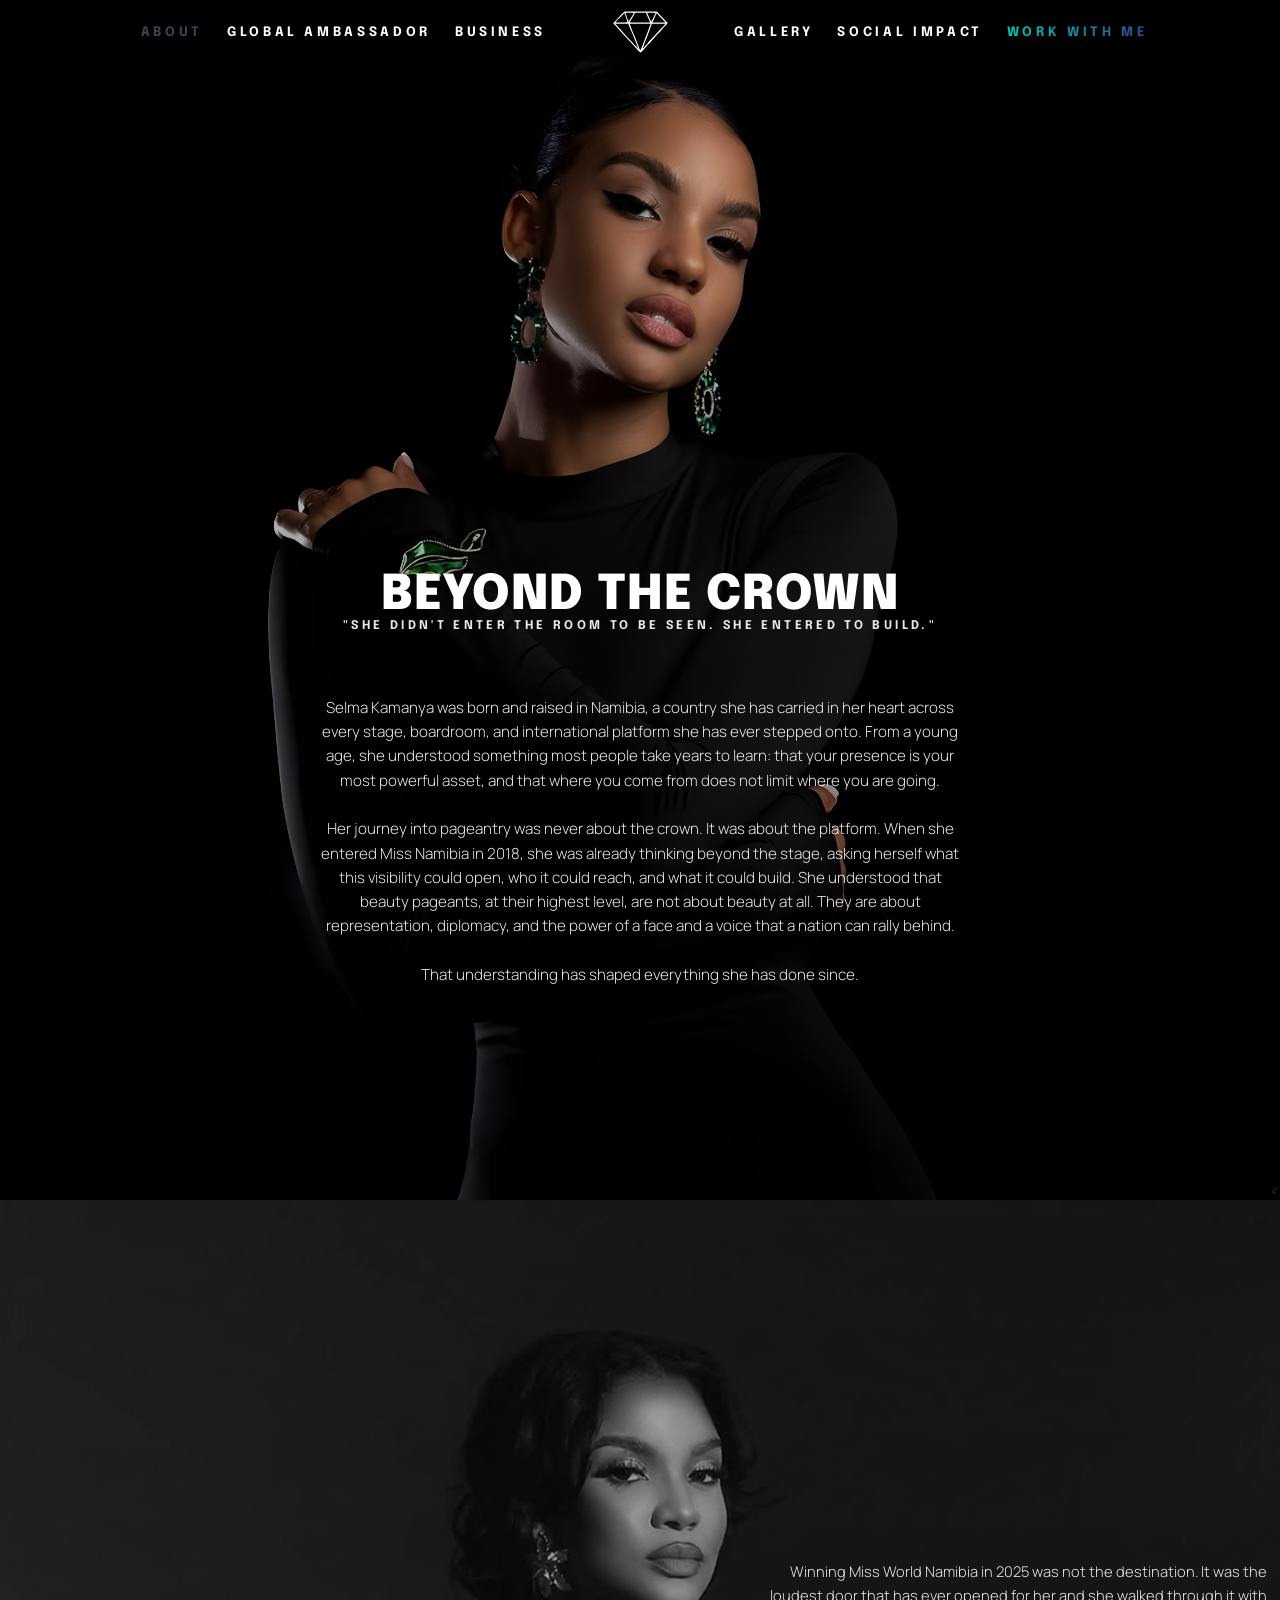
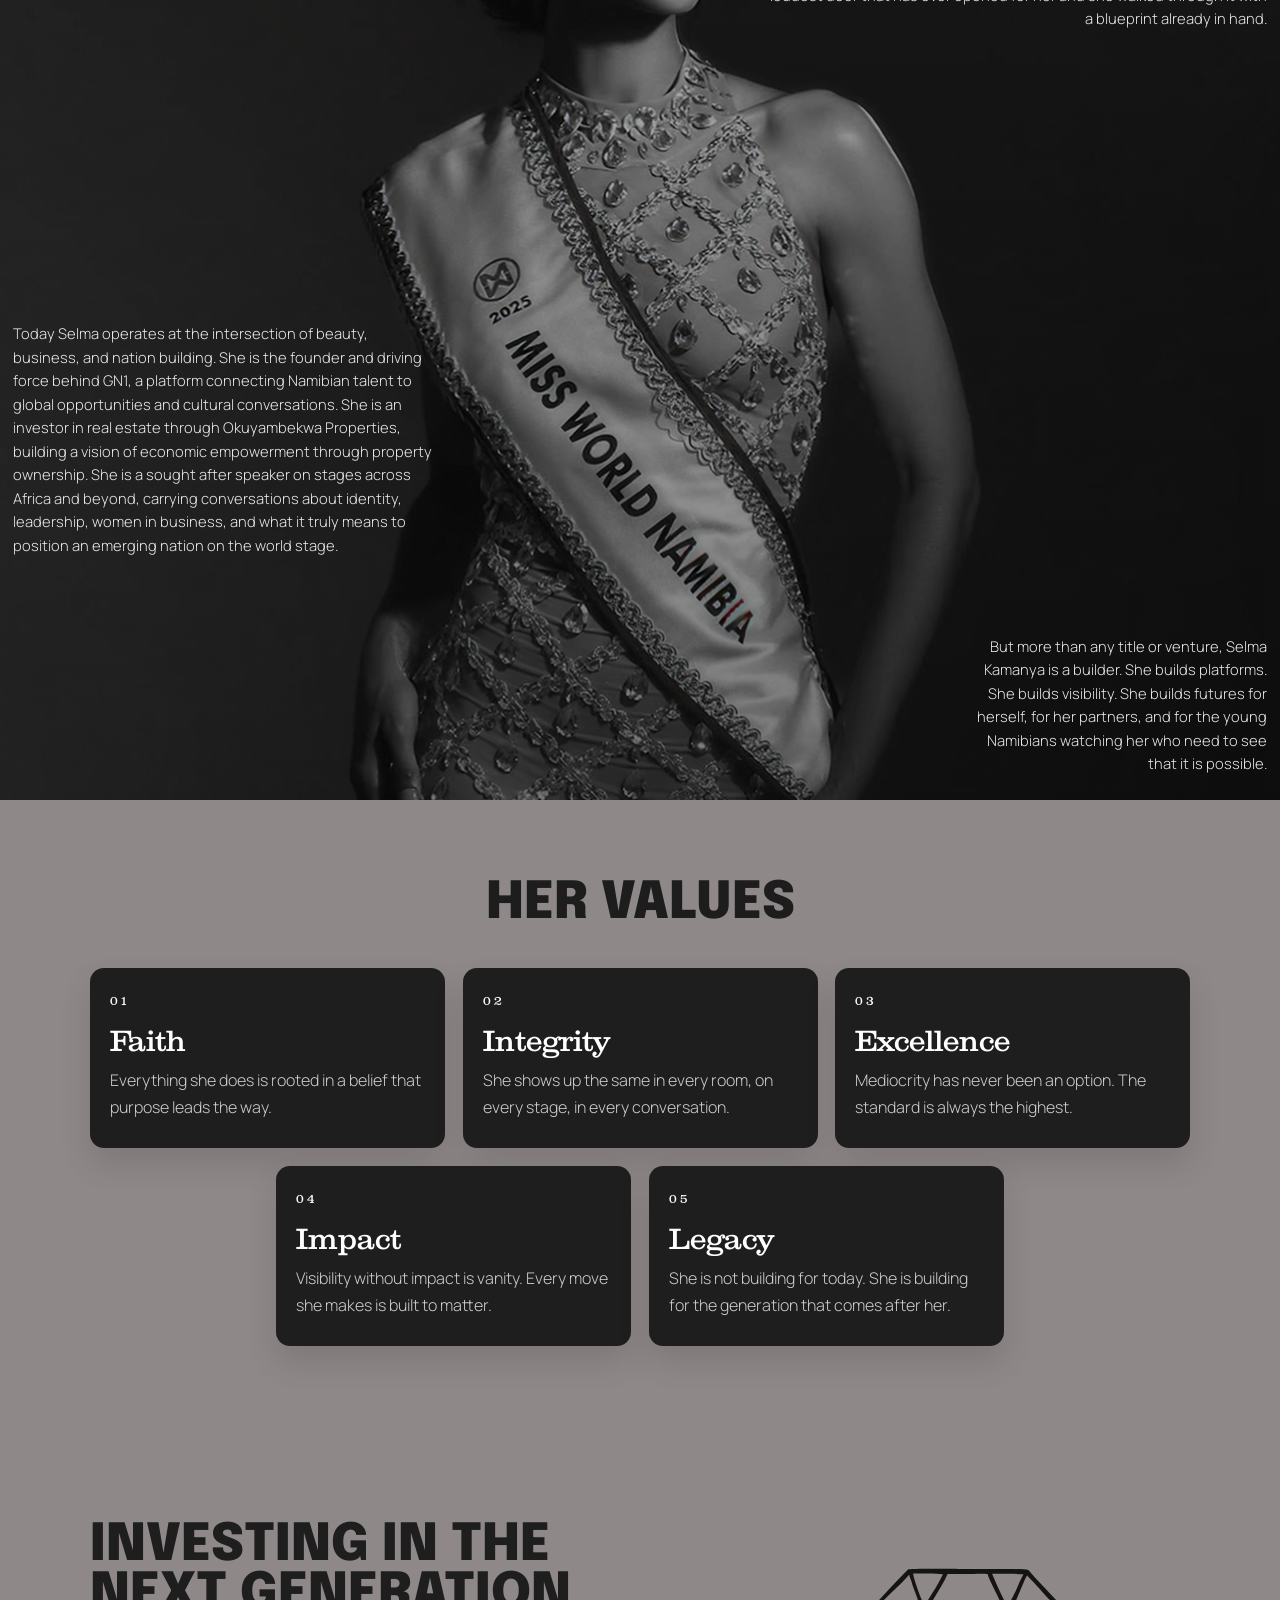
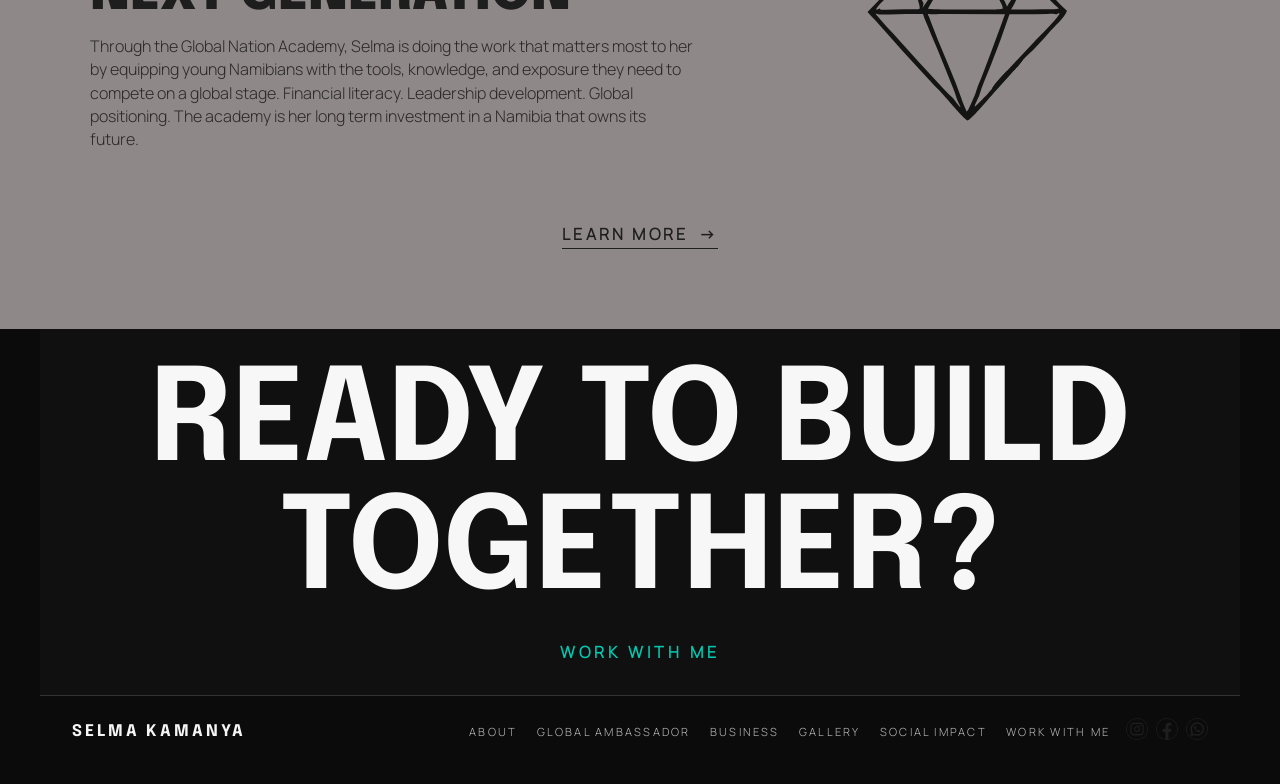
==== pages/about.html @ cffab4eb "first commit" ====
<!doctype html>
<html lang="en">
  <head>
    <meta charset="UTF-8" />
    <meta name="viewport" content="width=device-width, initial-scale=1.0" />
    <meta name="description" content="About Selma Kamanya" />
    <title>About | Selma Kamanya</title>
    <link rel="icon" href="../assets/icons/favicon.ico" sizes="any" />
    <link rel="stylesheet" href="../styles/main.css" />
    <link rel="stylesheet" href="../styles/about.css" />
  </head>
  <body class="about-page">
    <main class="about-page-shell">
      <header class="hero-header about-header">
        <nav class="hero-nav hero-nav-left" aria-label="Primary">
          <a href="about.html" aria-current="page">About</a>
          <a href="global-ambassador.html">Global Ambassador</a>
          <a href="business.html">Business</a>
        </nav>

        <a class="hero-logo" href="../index.html" aria-label="Selma Kamanya home">
          <img src="../assets/icons/Logo.svg" alt="Selma logo" />
        </a>

        <nav class="hero-nav hero-nav-right" aria-label="Secondary">
          <a href="gallery.html">Gallery</a>
          <a href="social-impact.html">Social Impact</a>
          <a class="work-link" href="work-with-me.html">Work With Me</a>
        </nav>
      </header>

      <div class="about-images">
        <section class="about-image-hero">
          <div class="about-image-hero__overlay"></div>
          <div class="about-image-hero__content">
            <h1 class="about-image-hero__title">Beyond the Crown</h1>
            <p class="about-image-hero__subtitle">"She didn't enter the room to be seen. She entered to build."</p>
            <p class="about-image-hero__description">
              Selma Kamanya was born and raised in Namibia, a country she has carried in her
              heart across every stage, boardroom, and international platform she has ever stepped
              onto. From a young age, she understood something most people take years to learn:
              that your presence is your most powerful asset, and that where you come from does not
              limit where you are going.
              <br /><br />
              Her journey into pageantry was never about the crown. It was about the platform. When
              she entered Miss Namibia in 2018, she was already thinking beyond the stage, asking
              herself what this visibility could open, who it could reach, and what it could build. She
              understood that beauty pageants, at their highest level, are not about beauty at all.
              They are about representation, diplomacy, and the power of a face and a voice that a
              nation can rally behind.
              <br /><br />
              That understanding has shaped everything she has done since.
            </p>
          </div>
        </section>
        <section class="about-image-two">
          <div class="about-image-two__overlay"></div>
          
          <!-- Text 1: Right aligned -->
          <div class="about-image-two__text-right">
            Winning Miss World Namibia in 2025 was not the destination. It was the 
            loudest door that has ever opened for her and she walked through it with 
            a blueprint already in hand.
          </div>
          
          <!-- Text 2: Left center, start aligned -->
          <div class="about-image-two__text-left">
            Today Selma operates at the intersection of beauty, 
            business, and nation building. She is the founder 
            and driving force behind GN1, a platform 
            connecting Namibian talent to global 
            opportunities and cultural conversations. She 
            is an investor in real estate through 
            Okuyambekwa Properties, building a vision of 
            economic empowerment through property 
            ownership. She is a sought after speaker on stages 
            across Africa and beyond, carrying conversations 
            about identity, leadership, women in business, and 
            what it truly means to position an emerging nation on 
            the world stage.
          </div>
          
          <!-- Text 3: Right down, aligned at end -->
          <div class="about-image-two__text-right-down">
            But more than any title or venture, Selma 
            Kamanya is a builder. She builds platforms. She 
            builds visibility. She builds futures for herself, for 
            her partners, and for the young Namibians watching 
            her who need to see that it is possible.
          </div>
        </section>
      </div>

      <section class="values-section" aria-labelledby="values-heading">
        <div class="section-heading">
          <h2 id="values-heading">Her Values</h2>
        </div>

        <div class="values-grid">
          <article class="value-card">
            <span>01</span>
            <h3>Faith</h3>
            <p>Everything she does is rooted in a belief that purpose leads the way.</p>
          </article>

          <article class="value-card">
            <span>02</span>
            <h3>Integrity</h3>
            <p>She shows up the same in every room, on every stage, in every conversation.</p>
          </article>

          <article class="value-card">
            <span>03</span>
            <h3>Excellence</h3>
            <p>Mediocrity has never been an option. The standard is always the highest.</p>
          </article>

          <article class="value-card">
            <span>04</span>
            <h3>Impact</h3>
            <p>Visibility without impact is vanity. Every move she makes is built to matter.</p>
          </article>

          <article class="value-card">
            <span>05</span>
            <h3>Legacy</h3>
            <p>She is not building for today. She is building for the generation that comes after her.</p>
          </article>
        </div>
      </section>

      <section class="investing-section" aria-labelledby="investing-heading">
        <div class="investing-section__inner">
          <div class="investing-copy">
            <h2 id="investing-heading">Investing in the Next Generation</h2>
            <p>
              Through the Global Nation Academy, Selma is doing the work that matters most to her
              by equipping young Namibians with the tools, knowledge, and exposure they need to
              compete on a global stage. Financial literacy. Leadership development. Global
              positioning. The academy is her long term investment in a Namibia that owns its future.
            </p>
          </div>

          <div class="investing-mark" aria-hidden="true">
            <img src="../assets/icons/Logo.svg" alt="" />
          </div>

          <a class="about-link" href="#contact">Learn More</a>
        </div>
      </section>

      <section class="contact-banner" id="contact">
        <p>READY TO BUILD TOGETHER?</p>
        <a class="work-button" href="mailto:hello@selmakamanya.com">Work With Me</a>
      </section>

      <footer class="about-footer">
        <div class="about-footer__brand">Selma Kamanya</div>

        <nav class="about-footer__links" aria-label="Footer links">
          <a href="about.html">About</a>
          <a href="global-ambassador.html">Global Ambassador</a>
          <a href="business.html">Business</a>
          <a href="gallery.html">Gallery</a>
          <a href="social-impact.html">Social Impact</a>
          <a href="work-with-me.html">Work With Me</a>
        </nav>

        <div class="about-footer__socials" aria-label="Social links">
          <a href="#" aria-label="Instagram"><img src="../assets/images/instagram.png" alt="" /></a>
          <a href="#" aria-label="Facebook"><img src="../assets/images/facebook.png" alt="" /></a>
          <a href="#" aria-label="WhatsApp"><img src="../assets/images/whatsapp.png" alt="" /></a>
        </div>
      </footer>
    </main>

    <script src="../scripts/main.js"></script>
  </body>
</html>
---- styles/main.css ----
@import url("theme.css");

@font-face {
  font-family: "Epilogue";
  src: url("../assets/fonts/EpilogueBold.ttf") format("truetype");
  font-style: normal;
  font-weight: 700;
  font-display: swap;
}

@font-face {
  font-family: "Epilogue";
  src: url("../assets/fonts/EpilogueBlack.ttf") format("truetype");
  font-style: normal;
  font-weight: 900;
  font-display: swap;
}

@font-face {
  font-family: "Manrope";
  src: url("../assets/fonts/ManropeLight.ttf") format("truetype");
  font-style: normal;
  font-weight: 300;
  font-display: swap;
}

@font-face {
  font-family: "Clarendon";
  src: url("../assets/fonts/Clarendon.otf") format("opentype");
  font-style: normal;
  font-weight: 400;
  font-display: swap;
}

* {
  box-sizing: border-box;
}

html,
body {
  min-height: 100%;
}

body {
  margin: 0;
  font-family: "Manrope", "Segoe UI", Tahoma, Geneva, Verdana, sans-serif;
  color: var(--text);
  background: linear-gradient(180deg, var(--bg) 0%, var(--bg-soft) 100%);
}

/* Smooth transition when navigating between internal pages */
body.page-is-leaving {
  opacity: 0;
  transform: translateY(10px);
  transition:
    opacity 220ms ease,
    transform 220ms ease;
}

@media (prefers-reduced-motion: reduce) {
  body.page-is-leaving {
    opacity: 1;
    transform: none;
    transition: none;
  }
}

.home-page {
  overflow-x: hidden;
  overflow-y: auto;
}

body.home-page .hero {
  opacity: 1;
  transition: opacity 560ms ease;
}

body.home-page.home-loading .hero {
  opacity: 0;
}

body.home-page .home-intro {
  position: fixed;
  inset: 0;
  z-index: 9999;
  background: #ffffff;
  opacity: 1;
  transition: opacity 640ms ease;
}

body.home-page .home-intro__logo-wrap {
  position: absolute;
  left: 50%;
  top: 50%;
  transform: translate(-50%, -50%) translate(0, 0) scale(1);
  transform-origin: center;
  transition: transform 900ms cubic-bezier(0.2, 0.8, 0.2, 1);
  will-change: transform;
}

body.home-page .home-intro__logo {
  width: 84px;
  height: 84px;
  display: block;
  filter: brightness(0) saturate(100%);
}

body.home-page .home-intro.is-animating {
  opacity: 0;
}

body.home-page .home-intro.is-animating .home-intro__logo-wrap {
  transform: translate(-50%, -50%) translate(var(--intro-dx, 0px), var(--intro-dy, 0px)) scale(var(--intro-scale, 1));
}

@media (prefers-reduced-motion: reduce) {
  body.home-page .hero,
  body.home-page .home-intro,
  body.home-page .home-intro__logo-wrap {
    transition: none;
  }
}

body.home-page .home-horizontal {
  position: relative;
  height: 100svh;
  background: #000;
}

body.home-page .home-horizontal__sticky {
  position: relative;
  height: 100svh;
  overflow-x: auto;
  overflow-y: hidden;
  scroll-snap-type: none;
  scroll-behavior: auto;
}

body.home-page .home-horizontal__track {
  display: flex;
  width: max-content;
  height: 100%;
}

body.home-page .home-horizontal__item {
  margin: 0;
  flex: 0 0 auto;
  width: auto;
  height: 100svh;
}

body.home-page .home-horizontal__item:not(.hero-slide) {
  display: flex;
  align-items: center;
}

body.home-page .home-horizontal__item:not(.hero-slide) img {
  display: block;
  height: 100svh;
  width: auto;
  max-width: none;
  object-fit: contain;
  object-position: top center;
}

body.home-page .hero-slide {
  flex: 0 0 100vw;
  width: 100vw;
}

.hero {
  position: relative;
  height: 100svh;
  isolation: isolate;
  background: #000;
}

.hero.home-horizontal {
  min-height: auto;
}

.hero-slide {
  position: relative;
}

.hero-slide .hero-image,
.hero-slide .hero-overlay {
  position: relative;
  width: 100%;
  height: 100%;
  object-fit: cover;
  object-position: top center;
}

.hero-image,
.hero-overlay {
  position: absolute;
  inset: 0;
}

.hero-image {
  width: 100%;
  height: 100%;
  object-fit: cover;
  object-position: center top;
}

.hero-overlay {
  background: linear-gradient(180deg, rgba(0, 0, 0, 0.20) 0%, rgba(0, 0, 0, 0.05) 100%);
  pointer-events: none;
}

.hero-header,
.hero-footer,
.social-rail,
.name-rail {
  position: absolute;
  z-index: 2;
}

.hero-header {
  top: 0; /* Adjust this value to move the whole navbar block up or down */
  left: 0;
  right: 0;
  display: grid;
  grid-template-columns: 1fr auto 1fr;
  align-items: center;
  column-gap: 4rem; /* Change this value to adjust distance between logo and nav options */
  padding: 0.15rem 3.25rem 0 3.25rem;
}

.hero-nav {
  display: flex;
  align-items: center;
  gap: 1.5rem;
  text-transform: uppercase;
  letter-spacing: 0.28em;
  color: #fff;
  font-family: "Epilogue", "Arial Narrow", Arial, sans-serif;
  font-size: 13px;
  mix-blend-mode: difference;
}

.hero-nav-left {
  justify-content: flex-end;
}

.hero-nav-right {
  justify-content: flex-start;
}

.hero-nav a {
  color: currentColor !important;
  -webkit-text-fill-color: currentColor;
  text-decoration: none;
  transition: opacity 140ms ease;
}

.hero-nav a:hover {
  opacity: 0.62;
}

.hero-logo {
  display: inline-flex;
  align-items: center;
  justify-content: center;
  justify-self: center;
}

.hero-logo img {
  width: 60px;
  height: 60px;
  opacity: 1;
  filter: brightness(0) invert(1);
}

.work-link {
  color: currentColor !important;
}

/* Keep the work link adaptive with the rest of the nav */
.hero-nav a.work-link {
  color: currentColor !important;
  -webkit-text-fill-color: currentColor !important;
}

.social-rail {
  display: flex;
  align-items: center;
  gap: 0.62rem;
}

.social-rail-left {
  left: 1rem;
  top: 50%;
  transform: translateY(-50%);
  flex-direction: column;
}

.social-rail a {
  width: 20px;
  height: 20px;
  display: inline-flex;
  align-items: center;
  justify-content: center;
  transition: transform 140ms ease;
}

.social-rail a:hover {
  transform: translateY(-1px);
}

.social-rail img {
  width: 20px;
  height: 20px;
  object-fit: contain;
}

.name-rail {
  right: 0.7rem;
  top: 50%;
  transform: translateY(-50%);
  margin: 0;
  writing-mode: vertical-rl;
  text-orientation: mixed;
  font-family: "Epilogue", "Arial Narrow", Arial, sans-serif;
  text-transform: uppercase;
  letter-spacing: 0.28em;
  font-size: 10px;
  color: rgba(22, 26, 33, 0.93);
}

.hero-footer {
  left: 0;
  right: 0;
  bottom: 0;
  display: flex;
  align-items: center;
  justify-content: space-between;
  padding: 1rem 1.35rem;
  text-transform: uppercase;
  letter-spacing: 0.28em;
  font-family: "Epilogue", "Arial Narrow", Arial, sans-serif;
  font-size: 0.65rem;
}

.legal-links {
  display: flex;
  gap: 2.2rem;
}

.legal-links a,
.hero-footer small {
  color: rgba(18, 25, 37, 0.95);
  text-decoration: none;
}

.hero-nav a[aria-current="page"] {
  color: var(--nav-active-color) !important;
  -webkit-text-fill-color: var(--nav-active-color) !important;
}

/* Blur the Work With Me nav item when it is the active page */
.hero-nav a.work-link[aria-current="page"] {
  filter: blur(3px);
  -webkit-filter: blur(3px);
  opacity: 0.95;
}

@media (max-width: 1024px) {
  .hero-header {
    top: 0; /* Tablet: move navbar to the top edge */
    padding: 0.1rem 1.2rem 0 1.2rem;
  }

  .hero-nav {
    gap: 0.9rem;
    letter-spacing: 0.4em;
    font-size: 13px;
  }

  .name-rail {
    display: none;
  }
}

@media (max-width: 600px) {
  .hero {
    min-height: 100dvh;
  }

  .hero-header {
    display: flex;
    flex-wrap: wrap;
    justify-content: center;
    row-gap: 0.65rem;
    padding: 1rem 1rem;
  }

  .hero-logo {
    order: -1;
    width: 100%;
  }

  .hero-nav {
    width: 100%;
    justify-content: center;
    flex-wrap: wrap;
    line-height: 1.0;
  }

  .social-rail-left {
    left: 0.75rem;
    bottom: 3.45rem;
    top: auto;
    transform: none;
    flex-direction: row;
    gap: 0.5rem;
  }

  .hero-footer {
    padding: 0.7rem 0.75rem;
    letter-spacing: 0.16em;
    font-size: 0.54rem;
  }

  .legal-links {
    gap: 1rem;
  }
}

/* Minimal layout for simplified About page images */
.about-images {
  width: 100%;
  margin: 0;
  padding: 0;
}
.about-images img {
  display: block;
  width: 100%;
  height: auto;
  max-width: 100%;
}

/* remove extra gaps on the simplified about page */
body.about-page .about-page-shell {
  padding: 0;
}

/* Text overlay on first About image */
.about-image-hero {
  position: relative;
  width: 100%;
  height: 1200px;
  min-height: 1200px;
  background: url("../assets/images/AboutBackgroundImage1.png") center top / cover no-repeat;
  display: grid;
  place-items: center;
  overflow: hidden;
}

.about-image-hero__overlay {
  position: absolute;
  inset: 0;
  background: linear-gradient(180deg, rgba(0, 0, 0, 0.2), rgba(0, 0, 0, 0.5));
  pointer-events: none;
}

.about-image-hero__content {
  position: relative;
  z-index: 1;
  text-align: center;
  width: max-content;
  max-width: calc(100% - 2rem);
  padding: 0;
  color: #ffffff;
  transform: translateY(var(--about-title-offset, 8vh));
}

.about-image-hero__title {
  margin: 0;
  font-family: "Epilogue", "Arial Narrow", Arial, sans-serif;
  font-size: 10px;
  font-weight: 900;
  font-synthesis: none;
  line-height: 1;
  letter-spacing: 0.02em;
  text-transform: uppercase;
  white-space: nowrap;
}

body.about-page .about-image-hero__title {
  font-size: 48px;
}

.about-image-hero__subtitle {
  margin: 0.12rem 0 0;
  font-family: "Epilogue", "Arial Narrow", Arial, sans-serif;
  font-size: clamp(10px, 1.1vw, 12px); /* Adjust this to change subtitle size */
  font-weight: 700;
  letter-spacing: 0.28em; /* Matches navbar letter spacing */
  text-transform: uppercase;
  line-height: -4;
  color: rgba(255, 255, 255, 0.9);
  white-space: nowrap;
}

/* Second image text overlays */
.about-image-two {
  position: relative;
  width: 100%;
  min-height: 1200px;
  background: url("../assets/images/AboutBackgroundImage2.png") center top / cover no-repeat;
  display: flex;
  align-items: stretch;
  overflow: hidden;
}

.about-image-two__overlay {
  position: absolute;
  inset: 0;
  background: linear-gradient(180deg, rgba(0, 0, 0, 0.2), rgba(0, 0, 0, 0.5));
  pointer-events: none;
}

/* Text 1: Right aligned at top-right */
.about-image-two__text-right {
  position: absolute;
  top: 30%; /* Adjust this value to move text up or down */
  right: 1%; /* Adjust this value to move text left or right */
  z-index: 1;
  max-width: 500px;
  text-align: right; /* Aligned to the end */
  font-family: "Manrope", "Segoe UI", Tahoma, Geneva, Verdana, sans-serif;
  font-size: clamp(0.92rem, 1vw, 1rem);
  line-height: 1.6;
  color: rgba(255, 255, 255, 0.9);
}

/* Text 2: Left aligned center-left */
.about-image-two__text-left {
  position: absolute;
  top: 70%; /* Adjust this value to move text up or down */
  left: 1%; /* Adjust this value to move text left or right */
  z-index: 1;
  max-width: 420px;
  text-align: left; /* Aligned to the start */
  font-family: "Manrope", "Segoe UI", Tahoma, Geneva, Verdana, sans-serif;
  font-size: clamp(0.92rem, 1vw, 1rem);
  line-height: 1.6;
  color: rgba(255, 255, 255, 0.9);
  transform: translateY(-50%); /* Center vertically */
}

/* Text 3: Right aligned at bottom-right */
.about-image-two__text-right-down {
  position: absolute;
  bottom: 2%; /* Adjust this value to move text up or down */
  right: 1%; /* Adjust this value to move text left or right */
  z-index: 1;
  max-width: 300px;
  text-align: right; /* Aligned to the end */
  font-family: "Manrope", "Segoe UI", Tahoma, Geneva, Verdana, sans-serif;
  font-size: clamp(0.92rem, 1vw, 1rem);
  line-height: 1.6;
  color: rgba(255, 255, 255, 0.9);
}

/* Adjust the vertical position of the title "Beyond the Crown" */
.about-image-hero__content {
  transform: translateY(var(--about-title-offset, 20vh)); /* Change "8vh" to move the title up or down */
}

/* Add styling for the paragraph under the title */
.about-image-hero__description {
  margin: 4rem auto 0; /* Add spacing below the title */
  max-width: 640px; /* Set the width to 640px */
  text-align: center; /* Center align the text */
  font-family: "Manrope", "Segoe UI", Tahoma, Geneva, Verdana, sans-serif;
  font-size: clamp(0.95rem, 1vw, 1rem); /* Adjust font size as needed */
  line-height: 1.6; /* Improve readability */
  color: rgba(255, 255, 255, 0.9); /* Slightly transparent white */
}

@media (max-width: 1024px) {
  .about-image-hero__content {
    max-width: min(92vw, 760px);
    transform: translateY(var(--about-title-offset-tablet, 14vh)); /* Adjust this value to move the title up or down on tablet */
  }

  .about-image-hero__title {
    font-size: clamp(2.5rem, 5vw, 3.5rem);
  }

  .about-image-hero__description {
    max-width: min(90vw, 640px);
    margin-top: 2.5rem;
    font-size: clamp(0.92rem, 1.6vw, 1rem);
  }

  .about-image-two__text-right,
  .about-image-two__text-left,
  .about-image-two__text-right-down {
    max-width: min(88vw, 540px);
    font-size: clamp(0.88rem, 1.5vw, 0.98rem);
  }

  .about-image-two__text-right {
    top: 24%;
    right: 4%;
  }

  .about-image-two__text-left {
    top: 58%;
    left: 4%;
  }

  .about-image-two__text-right-down {
    bottom: 4%;
    right: 4%;
  }
}

@media (max-width: 600px) {
  .about-image-hero {
    min-height: 900px;
    height: auto;
    padding: 0 1rem;
  }

  .about-image-hero__content {
    width: min(94vw, 640px);
    max-width: 94vw;
    transform: translateY(var(--about-title-offset-mobile, 10vh)); /* Adjust this value to move the title up or down on mobile */
  }

  .about-image-hero__title {
    white-space: normal;
    font-size: clamp(2rem, 11vw, 2.9rem);
  }

  .about-image-hero__subtitle {
    white-space: normal;
    letter-spacing: 0.18em;
    line-height: 1.25;
  }

  .about-image-hero__description {
    max-width: 100%;
    margin-top: 1.5rem;
    font-size: 0.9rem;
    line-height: 1.55;
  }

  .about-image-two {
    min-height: 980px;
  }

  .about-image-two__text-right,
  .about-image-two__text-left,
  .about-image-two__text-right-down {
    max-width: calc(100% - 2rem);
    font-size: 0.88rem;
    line-height: 1.55;
  }

  .about-image-two__text-right {
    top: 14%;
    left: 1rem;
    right: 1rem;
    text-align: right;
  }

  .about-image-two__text-left {
    top: 50%;
    left: 1rem;
    right: 1rem;
    transform: translateY(-50%);
  }

  .about-image-two__text-right-down {
    right: 1rem;
    left: 1rem;
    bottom: 6%;
    max-width: 100%;
  }
}
---- styles/about.css ----
/* About Page Styles */

body.about-page {
  background: #0b0b0b;
  color: #f5f5f5;
}

body.about-page .about-page-shell {
  background: #0b0b0b;
  padding: 0;
}

body.about-page .hero-header {
  z-index: 10;
}

body.about-page {
  /* switch nav colors when on dark about page */
  --nav-color: var(--nav-color-on-dark);
  --nav-active-color: var(--nav-active-on-dark);
}

/* On the about page: make all nav links (except the work link) white,
   and keep the active link using the dark active color. */
body.about-page .hero-nav a:not(.work-link) {
  color: #ffffff !important;
  -webkit-text-fill-color: #ffffff !important;
}

/* Active link must come AFTER and override the white rule */
body.about-page .hero-nav a[aria-current="page"] {
  color: var(--nav-active-color) !important;
  -webkit-text-fill-color: var(--nav-active-color) !important;
}

/* Add spacing between title groups in hero content */
.about-image-hero__content h1:not(:first-of-type) {
  margin-top: 4rem;
}

body.about-page .hero-logo img {
  filter: brightness(0) invert(1) saturate(0);
}

body.about-page .work-link {
  background: linear-gradient(90deg, var(--accent) 0%, var(--accent2) 100%);
  -webkit-background-clip: text;
  -webkit-text-fill-color: transparent;
  background-clip: text;
  color: transparent !important;
  display: inline-block;
}

body.about-page .about-hero {
  margin-top: 200px;
  position: relative;
  min-height: 100svh;
  background:
    linear-gradient(180deg, rgba(0, 0, 0, 0.2), rgba(0, 0, 0, 0.8)),
    url("../assets/images/AboutBackgroundImage1.png") center top / cover no-repeat;
  display: grid;
  place-items: end center;
  padding: 4rem 1.5rem 4rem;
  overflow: hidden;
}

body.about-page .about-hero__overlay {
  position: absolute;
  inset: 0;
  background: radial-gradient(circle at center 30%, rgba(255, 255, 255, 0.05), transparent 58%);
}

body.about-page .about-hero__content {
  position: relative;
  z-index: 1;
  max-width: 820px;
  text-align: center;
  padding: 0 1rem 0.5rem;
}

body.about-page .eyebrow {
  margin: 0 0 0.75rem;
  text-transform: uppercase;
  letter-spacing: 0.35em;
  font-size: 0.7rem;
  color: #fff;
  font-family: "Epilogue", "Arial Narrow", Arial, sans-serif;
  font-weight: 800;
}

body.about-page .eyebrow--muted {
  color: rgba(255, 255, 255, 0.58);
}

body.about-page h1,
body.about-page h2,
body.about-page h3 {
  margin: 0;
  font-family: "Epilogue", "Arial Narrow", Arial, sans-serif;
  line-height: 0.94;
  font-weight: 800;
}

body.about-page h1 {
  font-size: clamp(3rem, 8vw, 6.4rem);
  text-transform: uppercase;
  letter-spacing: 0.02em;
}

body.about-page h2 {
  font-size: clamp(2rem, 4vw, 3.4rem);
  text-transform: uppercase;
  color: #f5f5f5;
}

body.about-page .about-hero__lede {
  max-width: 46rem;
  margin: 1.25rem auto 0;
  font-size: clamp(1rem, 1.55vw, 1.25rem);
  line-height: 1.7;
  color: rgba(255, 255, 255, 0.82);
  font-family: "Manrope", "Segoe UI", Tahoma, Geneva, Verdana, sans-serif;
  font-weight: 300;
}

body.about-page .about-hero__quote {
  margin: 0.6rem auto 0;
  max-width: 42rem;
  font-family: "Epilogue", "Arial Narrow", Arial, sans-serif;
  font-size: 0.74rem;
  font-weight: 800;
  letter-spacing: 0.32em;
  text-transform: uppercase;
  color: rgba(255, 255, 255, 0.88);
}

body.about-page .about-story,
body.about-page .investing-section,
body.about-page .contact-banner,
body.about-page .about-footer {
  width: min(1200px, calc(100% - 2rem));
  margin: 0 auto;
}

body.about-page .about-story {
  display: grid;
  grid-template-columns: 1.1fr 0.9fr;
  min-height: 760px;
  background: #111;
}

body.about-page .about-story--reverse {
  grid-template-columns: 0.9fr 1.1fr;
}

body.about-page .about-story__image {
  min-height: 760px;
  background-size: cover;
  background-position: center center;
}

body.about-page .about-story__image--primary {
  background-image:
    linear-gradient(180deg, rgba(0, 0, 0, 0.12), rgba(0, 0, 0, 0.25)),
    url("../assets/images/AboutBackgroundImage2.png");
}

body.about-page .about-story__image--secondary {
  background-image:
    linear-gradient(180deg, rgba(0, 0, 0, 0.12), rgba(0, 0, 0, 0.18)),
    url("../assets/images/AboutBackgroundImage1.png");
  filter: grayscale(1);
}

body.about-page .about-story__copy {
  display: grid;
  align-content: center;
  gap: 1rem;
  padding: clamp(2rem, 5vw, 4.5rem);
  background: #141414;
  color: #efefef;
}

body.about-page .about-story__copy--light {
  background: #1b1b1b;
}

body.about-page .about-story__copy p {
  margin: 0;
  max-width: 34rem;
  line-height: 1.8;
  color: rgba(255, 255, 255, 0.82);
  font-family: "Manrope", "Segoe UI", Tahoma, Geneva, Verdana, sans-serif;
  font-weight: 300;
}

body.about-page .values-section {
  background: #8f8888;
  padding: 5rem 1.25rem 6rem;
}

body.about-page .section-heading {
  width: min(1100px, calc(100% - 2rem));
  margin: 0 auto 2.5rem;
  text-align: center;
}

body.about-page .section-heading h2 {
  color: #1d1d1d;
}

body.about-page .values-grid {
  width: min(1100px, calc(100% - 2rem));
  margin: 0 auto;
  display: grid;
  grid-template-columns: repeat(6, minmax(0, 1fr));
  gap: 1.1rem;
}

body.about-page .values-grid .value-card:nth-child(1),
body.about-page .values-grid .value-card:nth-child(2),
body.about-page .values-grid .value-card:nth-child(3) {
  grid-column: span 2;
}

body.about-page .values-grid .value-card:nth-child(4) {
  grid-column: 2 / span 2;
}

body.about-page .values-grid .value-card:nth-child(5) {
  grid-column: 4 / span 2;
}

body.about-page .value-card {
  min-height: 180px;
  padding: 1.25rem;
  border-radius: 14px;
  background: #1e1e1e;
  color: #fff;
  box-shadow: 0 16px 32px rgba(0, 0, 0, 0.12);
}

body.about-page .value-card span {
  display: inline-block;
  margin-bottom: 1.25rem;
  font-family: "Clarendon", Georgia, serif;
  font-size: 0.72rem;
  letter-spacing: 0.3em;
  color: #ffffff;
}

body.about-page .value-card h3 {
  margin-bottom: 0.8rem;
  font-family: "Clarendon", Georgia, serif;
  font-size: clamp(1.4rem, 2.2vw, 2rem);
  font-weight: 400;
}

body.about-page .value-card p {
  margin: 0;
  font-family: "Manrope", "Segoe UI", Tahoma, Geneva, Verdana, sans-serif;
  font-weight: 300;
  line-height: 1.7;
  color: rgba(255, 255, 255, 0.78);
}

body.about-page .investing-section {
  display: grid;
  padding: 5rem 1.25rem;
  background: #8f8888;
  width: 100%;
  max-width: none;
  margin: 0;
}

body.about-page .investing-section__inner {
  width: min(1100px, calc(100% - 4rem));
  margin: 0 auto;
  display: grid;
  grid-template-columns: 1.15fr 0.85fr;
  align-items: center;
  gap: 3rem;
}

body.about-page .investing-copy {
  max-width: 45rem;
}

body.about-page .investing-copy h2 {
  margin: 0 0 1rem;
  font-family: "Epilogue", "Arial Narrow", Arial, sans-serif;
  font-size: clamp(2rem, 4vw, 3.2rem);
  line-height: 0.95;
  text-transform: uppercase;
  color: #1e1e1e;
  font-weight: 900;
}

body.about-page .investing-copy p {
  max-width: 40rem;
  line-height: 1.45;
  color: rgba(20, 20, 20, 0.82);
}

body.about-page .about-link {
  display: flex;
  align-items: center;
  justify-content: center;
  gap: 0.65rem;
  width: fit-content;
  grid-column: 1 / -1;
  justify-self: center;
  margin: 0.5rem auto 0;
  padding-bottom: 0.2rem;
  color: #1e1e1e;
  font-weight: 700;
  text-decoration: none;
  text-transform: uppercase;
  letter-spacing: 0.2em;
  border-bottom: 1px solid currentColor;
}

body.about-page .about-link::after {
  content: "→";
  font-size: 1em;
  line-height: 1;
}

body.about-page .investing-mark {
  display: flex;
  justify-content: center;
  align-items: center;
}

body.about-page .investing-mark img {
  width: min(220px, 26vw);
  height: auto;
  filter: brightness(0);
  opacity: 0.85;
}

body.about-page .contact-banner {
  display: grid;
  place-items: center;
  gap: 1.5rem;
  padding: 2rem 1.25rem;
  background: #101010;
  text-align: center;
}

body.about-page .contact-banner p {
  margin: 0;
  max-width: none;
  font-family: "Epilogue", "Arial Narrow", Arial, sans-serif;
  font-size: 128px;
  line-height: 1;
  text-transform: uppercase;
  color: #f7f7f7;
}

@media (max-width: 900px) {
  body.about-page .contact-banner p {
    font-size: clamp(28px, 8vw, 64px);
  }
}

body.about-page .work-button {
  color: var(--accent);
  text-decoration: none;
  text-transform: uppercase;
  letter-spacing: 0.25em;
  font-weight: 700;
}

body.about-page .about-footer {
  display: grid;
  grid-template-columns: 1fr auto auto;
  align-items: center;
  gap: 1rem;
  padding: 1.4rem 2rem 2.4rem;
  border-top: 1px solid rgba(255, 255, 255, 0.16);
  color: #f5f5f5;
}

body.about-page .about-footer__brand {
  font-family: "Epilogue", "Arial Narrow", Arial, sans-serif;
  text-transform: uppercase;
  letter-spacing: 0.18em;
  font-size: 1rem;
}

body.about-page .about-footer__links {
  display: flex;
  flex-wrap: wrap;
  gap: 1.2rem;
  justify-content: center;
}

body.about-page .about-footer__links a {
  color: rgba(255, 255, 255, 0.72);
  text-decoration: none;
  text-transform: uppercase;
  letter-spacing: 0.2em;
  font-size: 0.7rem;
}

body.about-page .about-footer__socials {
  display: flex;
  gap: 0.5rem;
}

body.about-page .about-footer__socials img {
  width: 22px;
  height: 22px;
}

body.about-page .reveal-item {
  opacity: 0;
  transform: translateY(28px);
  transition:
    opacity 700ms ease,
    transform 700ms ease;
  transition-delay: var(--reveal-delay, 0ms);
  will-change: opacity, transform;
}

body.about-page .reveal-item.is-visible {
  opacity: 1;
  transform: translateY(0);
}

@media (prefers-reduced-motion: reduce) {
  body.about-page .reveal-item {
    opacity: 1;
    transform: none;
    transition: none;
  }
}

@media (max-width: 1024px) {
  body.about-page .about-story,
  body.about-page .about-story--reverse,
  body.about-page .investing-section,
  body.about-page .about-footer {
    grid-template-columns: 1fr;
  }

  body.about-page .about-story__image,
  body.about-page .about-story__copy {
    min-height: 0;
  }

  body.about-page .values-grid {
    grid-template-columns: repeat(2, minmax(0, 1fr));
  }

  body.about-page .values-grid .value-card:nth-child(1),
  body.about-page .values-grid .value-card:nth-child(2),
  body.about-page .values-grid .value-card:nth-child(3),
  body.about-page .values-grid .value-card:nth-child(4),
  body.about-page .values-grid .value-card:nth-child(5) {
    grid-column: auto;
  }

  body.about-page .investing-mark {
    order: -1;
  }

  body.about-page .about-footer {
    justify-items: start;
  }

  body.about-page .investing-section {
    grid-template-columns: 1fr;
  }

  body.about-page .investing-section__inner {
    width: min(100%, 900px);
    grid-template-columns: 1fr;
    gap: 1.5rem;
  }

  body.about-page .investing-copy {
    max-width: none;
  }

  body.about-page .investing-mark {
    order: -1;
  }
}

@media (max-width: 600px) {
  body.about-page .about-hero {
    min-height: 82svh;
    padding: 7rem 1rem 3rem;
  }

  body.about-page .values-grid {
    grid-template-columns: 1fr;
  }

  body.about-page .values-grid .value-card:nth-child(1),
  body.about-page .values-grid .value-card:nth-child(2),
  body.about-page .values-grid .value-card:nth-child(3),
  body.about-page .values-grid .value-card:nth-child(4),
  body.about-page .values-grid .value-card:nth-child(5) {
    grid-column: auto;
  }

  body.about-page .about-story__copy,
  body.about-page .investing-section,
  body.about-page .values-section,
  body.about-page .contact-banner {
    padding-left: 1rem;
    padding-right: 1rem;
  }

  body.about-page .about-footer {
    padding-left: 1rem;
    padding-right: 1rem;
  }

  body.about-page .investing-section {
    gap: 1.5rem;
  }

  body.about-page .investing-copy h2 {
    font-size: clamp(1.8rem, 10vw, 2.8rem);
  }

  body.about-page .investing-mark img {
    width: min(140px, 40vw);
  }

  body.about-page .about-footer {
    grid-template-columns: 1fr;
    text-align: center;
    justify-items: center;
  }
}
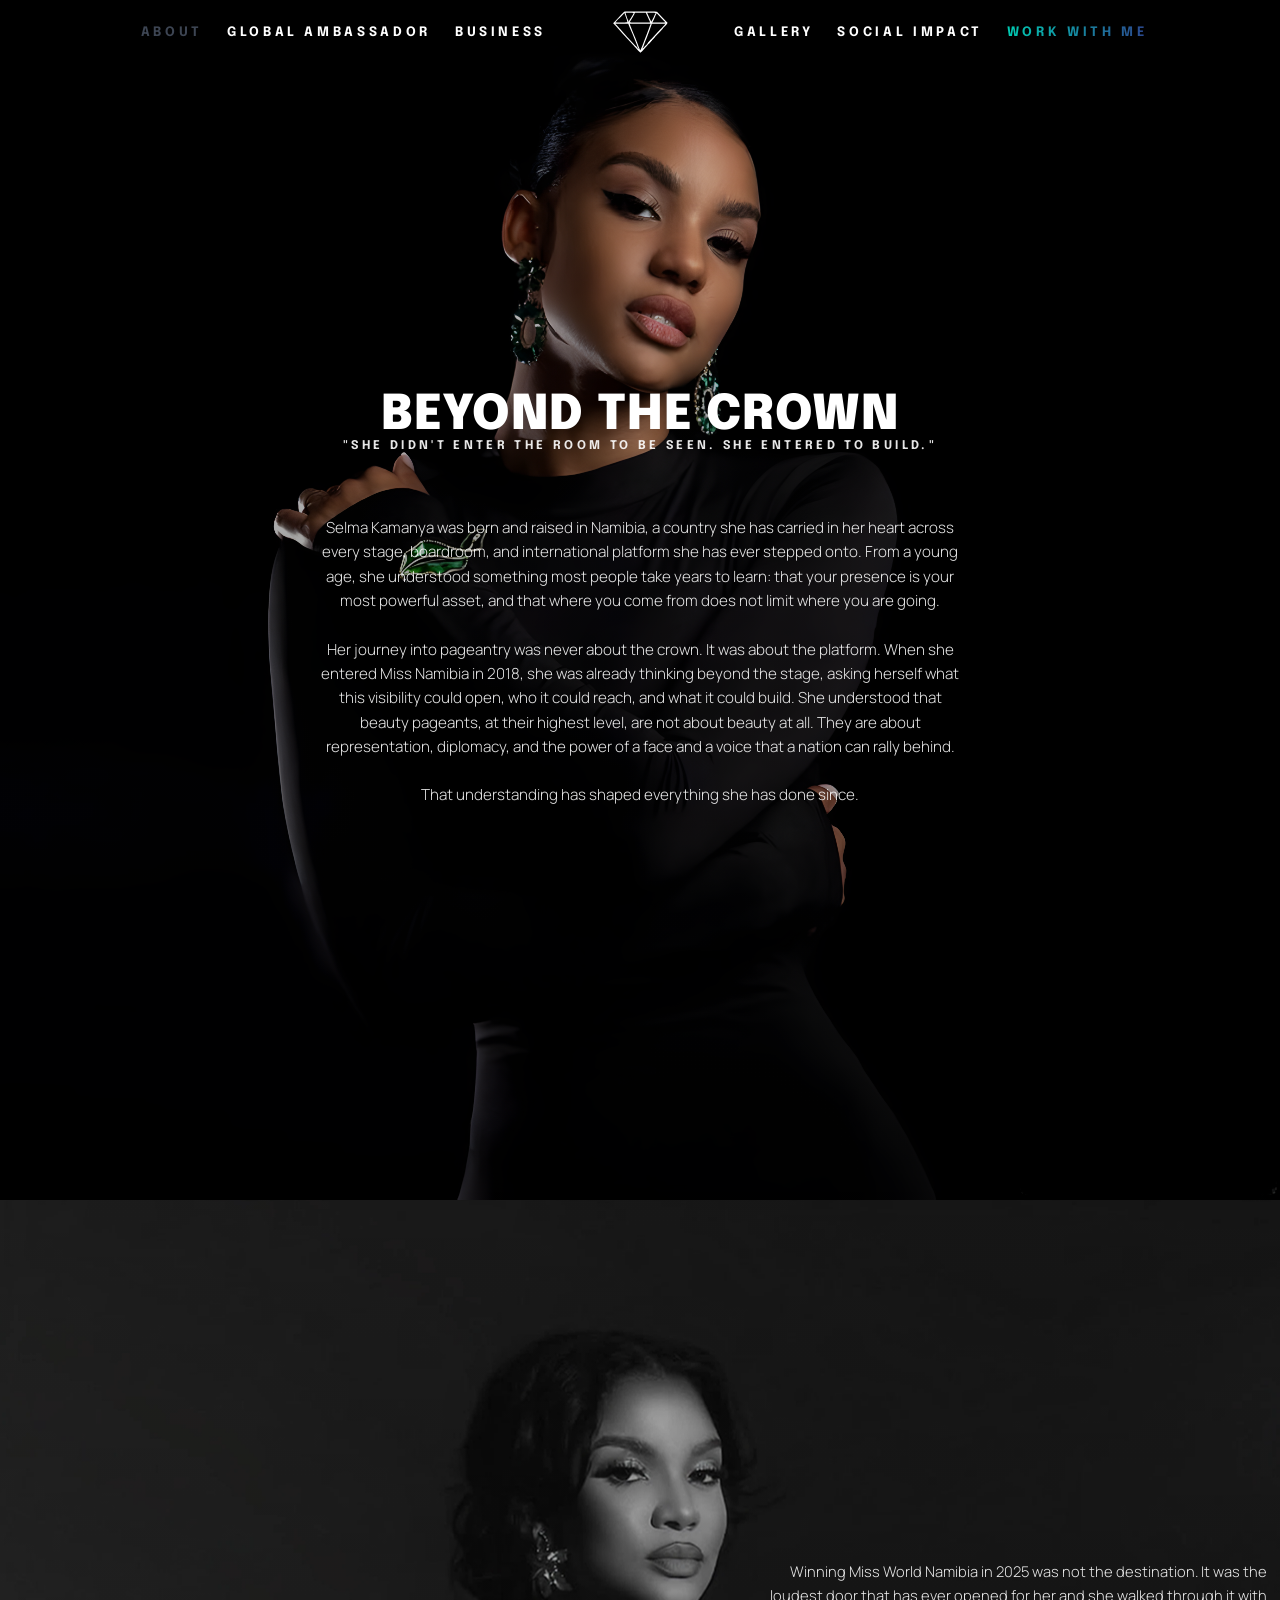
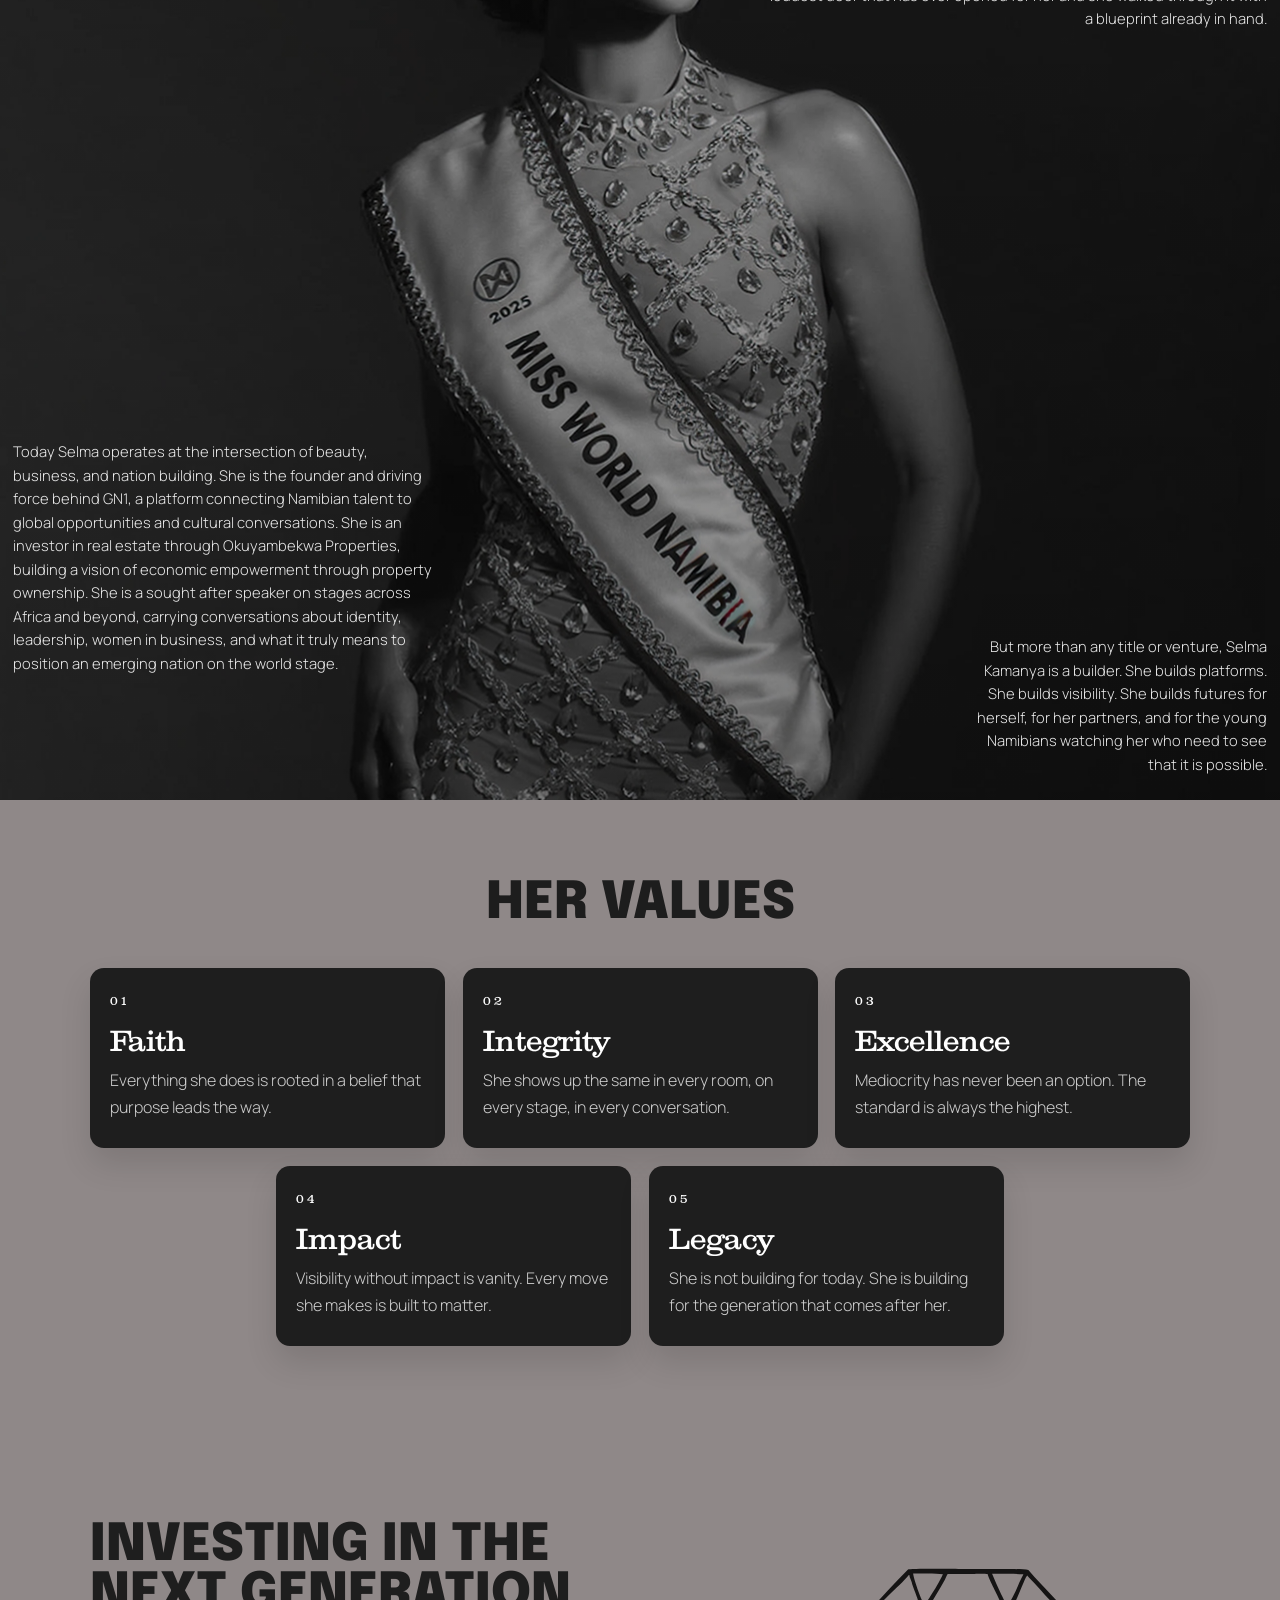
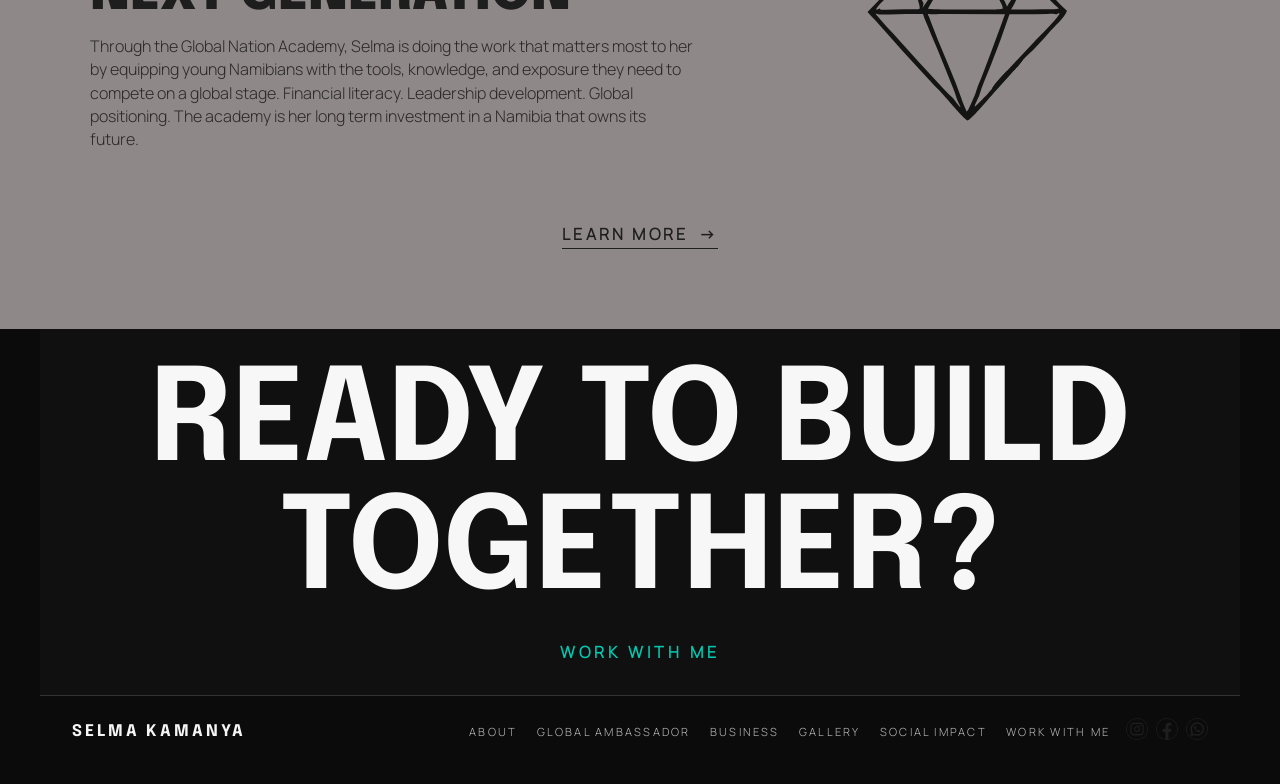
==== commit 91701b73: "Update social links and add legal pages for privacy and terms Co-authored-by: Copilot <copilot@githu" ====
--- a/pages/about.html
+++ b/pages/about.html
@@ -167,9 +167,9 @@
         </nav>
 
         <div class="about-footer__socials" aria-label="Social links">
-          <a href="#" aria-label="Instagram"><img src="../assets/images/instagram.png" alt="" /></a>
-          <a href="#" aria-label="Facebook"><img src="../assets/images/facebook.png" alt="" /></a>
-          <a href="#" aria-label="WhatsApp"><img src="../assets/images/whatsapp.png" alt="" /></a>
+          <a href="https://www.instagram.com/selma_kamanya/" aria-label="Instagram" target="_blank" rel="noopener noreferrer"><img src="../assets/images/instagram.png" alt="" /></a>
+          <a href="https://www.facebook.com/SELMACKAMANYA/" aria-label="Facebook" target="_blank" rel="noopener noreferrer"><img src="../assets/images/facebook.png" alt="" /></a>
+          <a href="https://wa.me/0812330710" aria-label="WhatsApp" target="_blank" rel="noopener noreferrer"><img src="../assets/images/whatsapp.png" alt="" /></a>
         </div>
       </footer>
     </main>
--- a/styles/main.css
+++ b/styles/main.css
@@ -57,8 +57,30 @@
     transform 220ms ease;
 }
 
+/* Shared scroll reveal animation used across content pages */
+.reveal-item {
+  opacity: 0;
+  transform: translateY(28px);
+  transition:
+    opacity 700ms ease,
+    transform 700ms ease;
+  transition-delay: var(--reveal-delay, 0ms);
+  will-change: opacity, transform;
+}
+
+.reveal-item.is-visible {
+  opacity: 1;
+  transform: translateY(0);
+}
+
 @media (prefers-reduced-motion: reduce) {
   body.page-is-leaving {
+    opacity: 1;
+    transform: none;
+    transition: none;
+  }
+
+  .reveal-item {
     opacity: 1;
     transform: none;
     transition: none;
@@ -235,10 +257,32 @@
   gap: 1.5rem;
   text-transform: uppercase;
   letter-spacing: 0.28em;
-  color: #fff;
+  color: #1a1a1a;
   font-family: "Epilogue", "Arial Narrow", Arial, sans-serif;
   font-size: 13px;
-  mix-blend-mode: difference;
+}
+
+/* Individual navigation element adaptive colors */
+.hero-nav a.nav-light:not(.work-link) {
+  color: #1a1a1a !important;
+  -webkit-text-fill-color: #1a1a1a;
+  transition: color 200ms ease, -webkit-text-fill-color 200ms ease;
+}
+
+.hero-nav a.nav-dark:not(.work-link) {
+  color: #ffffff !important;
+  -webkit-text-fill-color: #ffffff;
+  transition: color 200ms ease, -webkit-text-fill-color 200ms ease;
+}
+
+.hero-logo.nav-light img {
+  filter: brightness(0) saturate(100%);
+  transition: filter 200ms ease;
+}
+
+.hero-logo.nav-dark img {
+  filter: brightness(0) invert(1);
+  transition: filter 200ms ease;
 }
 
 .hero-nav-left {
@@ -249,14 +293,32 @@
   justify-content: flex-start;
 }
 
-.hero-nav a {
+.hero-nav a:not(.work-link) {
   color: currentColor !important;
-  -webkit-text-fill-color: currentColor;
+  -webkit-text-fill-color: currentColor !important;
   text-decoration: none;
   transition: opacity 140ms ease;
 }
 
-.hero-nav a:hover {
+.hero-nav a:not(.work-link):hover {
+  opacity: 0.62;
+}
+
+.hero-nav a.work-link {
+  background: linear-gradient(90deg, var(--accent) 0%, var(--accent2) 100%) !important;
+  -webkit-background-clip: text !important;
+  -moz-background-clip: text !important;
+  -webkit-text-fill-color: transparent !important;
+  background-clip: text !important;
+  color: transparent !important;
+  display: inline-block !important;
+  text-decoration: none;
+  transition: opacity 140ms ease;
+  font-weight: 700 !important;
+  letter-spacing: inherit;
+}
+
+.hero-nav a.work-link:hover {
   opacity: 0.62;
 }
 
@@ -272,16 +334,6 @@
   height: 60px;
   opacity: 1;
   filter: brightness(0) invert(1);
-}
-
-.work-link {
-  color: currentColor !important;
-}
-
-/* Keep the work link adaptive with the rest of the nav */
-.hero-nav a.work-link {
-  color: currentColor !important;
-  -webkit-text-fill-color: currentColor !important;
 }
 
 .social-rail {
@@ -347,6 +399,16 @@
 .legal-links {
   display: flex;
   gap: 2.2rem;
+}
+
+.legal-links a.nav-light {
+  color: rgba(18, 25, 37, 0.95);
+  -webkit-text-fill-color: rgba(18, 25, 37, 0.95);
+}
+
+.legal-links a.nav-dark {
+  color: #ffffff;
+  -webkit-text-fill-color: #ffffff;
 }
 
 .legal-links a,
